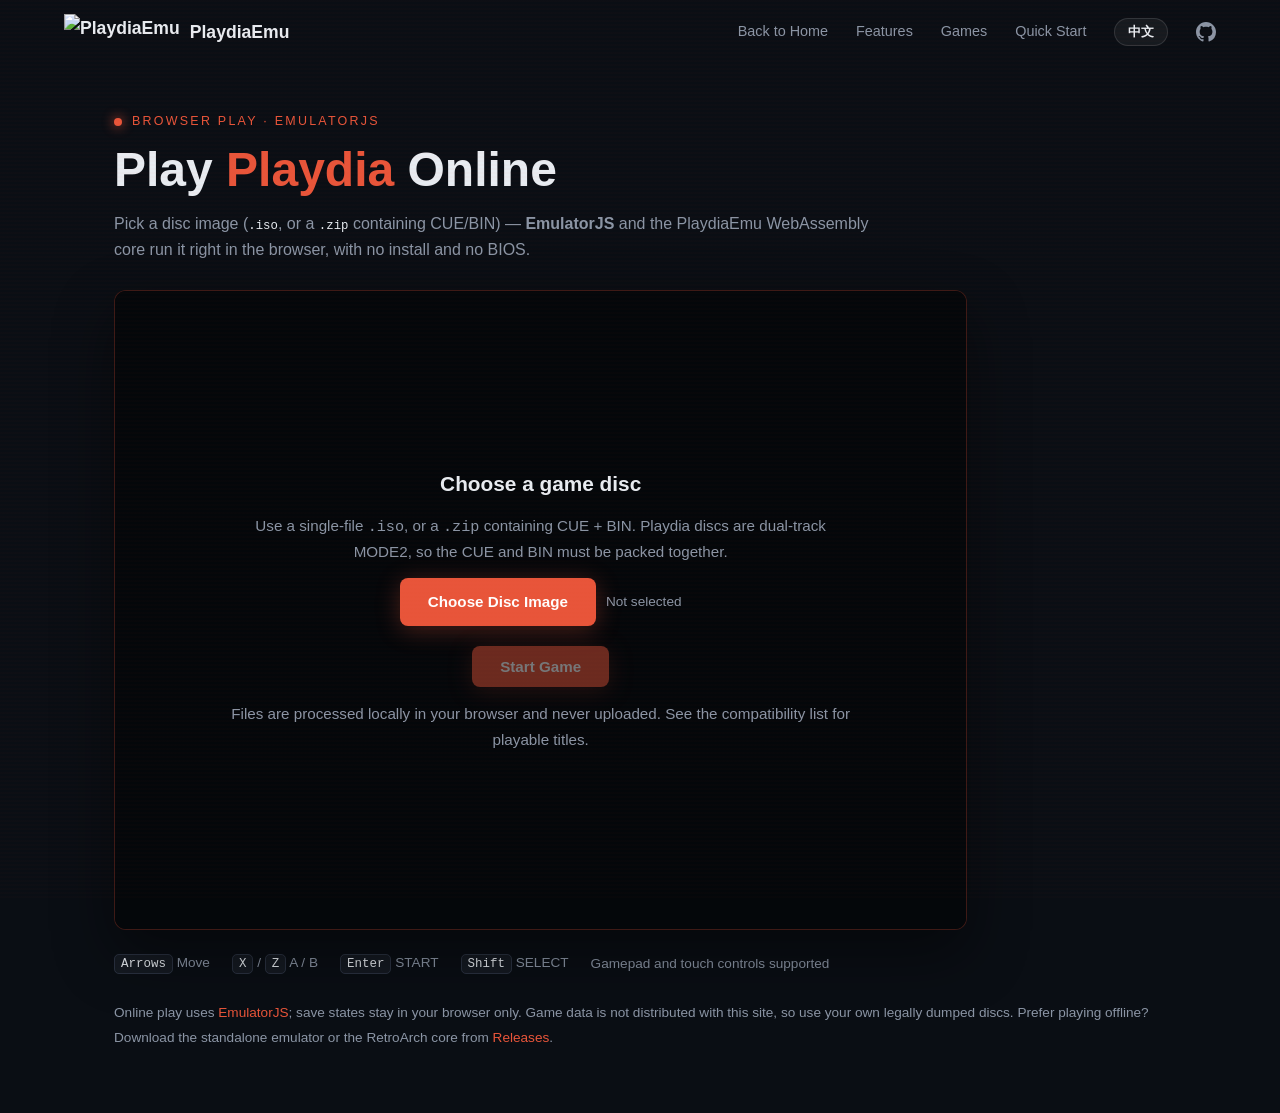
==== site/play.html @ 7c286239 "feat: add EmulatorJS browser core" ====
<!DOCTYPE html>
<html lang="zh-CN">
<head>
  <meta charset="UTF-8">
  <meta name="viewport" content="width=device-width, initial-scale=1.0">
  <meta name="description" content="在浏览器中加载 Bandai Playdia 光盘镜像即可直接运行，无需安装、无需 BIOS。由 EmulatorJS 与 PlaydiaEmu WebAssembly 核心驱动。">
  <meta name="theme-color" content="#0A0E14">
  <title>在线试玩 Playdia — PlaydiaEmu</title>
  <link rel="icon" type="image/png" href="res/logo.png">
  <link rel="stylesheet" href="css/style.css">
  <style>
    .play-main {
      max-width: 1100px;
      margin: 0 auto;
      padding: 112px 24px 64px;
    }
    .play-eyebrow {
      display: flex;
      align-items: center;
      gap: 10px;
      font-size: 0.78rem;
      letter-spacing: 0.18em;
      color: var(--orange);
      text-transform: uppercase;
      margin-bottom: 12px;
    }
    .play-pulse {
      width: 8px;
      height: 8px;
      border-radius: 50%;
      background: var(--orange);
      box-shadow: 0 0 12px var(--orange);
    }
    .play-title {
      font-size: clamp(2rem, 5vw, 3rem);
      line-height: 1.1;
      margin-bottom: 14px;
    }
    .play-title span { color: var(--orange); }
    .play-subtitle {
      color: var(--text-dim);
      max-width: 760px;
      margin-bottom: 28px;
    }
    .play-subtitle code {
      color: var(--text);
      font-size: 0.95em;
    }
    .play-stage {
      position: relative;
      aspect-ratio: 4 / 3;
      min-height: 360px;
      max-height: 640px;
      background: #05070a;
      border: 1px solid rgba(232, 85, 58, 0.25);
      border-radius: 12px;
      overflow: hidden;
      box-shadow: 0 24px 60px rgba(0, 0, 0, 0.45);
    }
    .play-stage.is-drop { border-color: var(--orange); }
    #game, #game canvas {
      width: 100% !important;
      height: 100% !important;
    }
    .play-overlay {
      position: absolute;
      inset: 0;
      display: flex;
      flex-direction: column;
      align-items: center;
      justify-content: center;
      gap: 10px;
      padding: 32px;
      text-align: center;
      background: rgba(5, 7, 10, 0.92);
      z-index: 2;
    }
    .play-overlay[hidden] { display: none; }
    .play-overlay h2 { font-size: 1.3rem; }
    .play-overlay p {
      color: var(--text-dim);
      max-width: 620px;
      font-size: 0.95rem;
    }
    .play-picker {
      gap: 14px;
    }
    .play-file {
      display: flex;
      flex-wrap: wrap;
      align-items: center;
      justify-content: center;
      gap: 10px;
    }
    .play-file-name {
      font-size: 0.85rem;
      color: var(--text-dim);
      max-width: 380px;
      overflow: hidden;
      text-overflow: ellipsis;
      white-space: nowrap;
    }
    .play-pick {
      position: relative;
      cursor: pointer;
    }
    .play-start {
      margin-top: 6px;
    }
    .play-start:disabled {
      opacity: 0.45;
      cursor: not-allowed;
    }
    .play-picker-error {
      color: #ff6b5b;
      font-size: 0.88rem;
    }
    .play-picker-hint {
      font-size: 0.85rem;
      line-height: 1.7;
    }
    .play-controls {
      display: flex;
      flex-wrap: wrap;
      gap: 10px 22px;
      align-items: center;
      margin-top: 22px;
      color: var(--text-dim);
      font-size: 0.85rem;
    }
    .play-controls kbd {
      background: #151a22;
      border: 1px solid #2a3140;
      border-radius: 5px;
      padding: 2px 6px;
      color: var(--text);
      font-size: 0.78rem;
    }
    .play-reset {
      margin-left: auto;
      background: transparent;
      border: 1px solid #2a3140;
      border-radius: 6px;
      color: var(--text);
      padding: 6px 14px;
      cursor: pointer;
    }
    .play-note {
      margin-top: 26px;
      font-size: 0.85rem;
      line-height: 1.8;
      color: var(--text-dim);
    }
    .play-note a { color: var(--orange); }
    @media (max-width: 720px) {
      .play-main { padding-top: 92px; }
      .play-stage { min-height: 280px; }
    }
  </style>
</head>
<body class="play-page">

  <nav id="navbar">
    <div class="nav-inner">
      <a href="index.html" class="nav-logo">
        <img src="res/logo-banner.png" alt="PlaydiaEmu" height="36">
        <span>PlaydiaEmu</span>
      </a>
      <div class="nav-links">
        <a href="index.html" data-i18n="nav-home">返回首页</a>
        <a href="index.html#features" data-i18n="nav-features">核心特性</a>
        <a href="index.html#gallery" data-i18n="nav-games">游戏库</a>
        <a href="index.html#quickstart" data-i18n="nav-quickstart">快速开始</a>
        <button id="lang-toggle" class="lang-toggle" aria-label="Switch language">EN</button>
        <a href="https://github.com/AloysHF/PlaydiaEmu" class="nav-github" target="_blank" rel="noopener">
          <svg width="20" height="20" viewBox="0 0 16 16" fill="currentColor" aria-hidden="true"><path d="M8 0C3.58 0 0 3.58 0 8c0 3.54 2.29 6.53 5.47 7.59.4.07.55-.17.55-.38 0-.19-.01-.82-.01-1.49-2.01.37-2.53-.49-2.69-.94-.09-.23-.48-.94-.82-1.13-.28-.15-.68-.52-.01-.53.63-.01 1.08.58 1.23.82.72 1.21 1.87.87 2.33.66.07-.52.28-.87.51-1.07-1.78-.2-3.64-.89-3.64-3.95 0-.87.31-1.59.82-2.15-.08-.2-.36-1.02.08-2.12 0 0 .67-.21 2.2.82.64-.18 1.32-.27 2-.27.68 0 1.36.09 2 .27 1.53-1.04 2.2-.82 2.2-.82.44 1.1.16 1.92.08 2.12.51.56.82 1.27.82 2.15 0 3.07-1.87 3.75-3.65 3.95.29.25.54.73.54 1.48 0 1.07-.01 1.93-.01 2.2 0 .21.15.46.55.38A8.013 8.013 0 0016 8c0-4.42-3.58-8-8-8z"/></svg>
        </a>
      </div>
      <button class="nav-toggle" aria-label="Toggle menu" type="button">
        <span></span><span></span><span></span>
      </button>
    </div>
  </nav>

  <main class="play-main">
    <p class="play-eyebrow"><span class="play-pulse"></span> <span data-i18n="eyebrow">BROWSER PLAY · EMULATORJS</span></p>
    <h1 class="play-title" data-i18n="title">在线试玩 <span>Playdia</span></h1>
    <p class="play-subtitle" data-i18n="subtitle">选择本机上的光盘镜像（<code>.iso</code> 或包含 CUE/BIN 的 <code>.zip</code>），由 <strong>EmulatorJS</strong> 与 PlaydiaEmu WebAssembly 核心在浏览器中直接运行，无需安装，也不需要 BIOS。</p>

    <div class="play-stage">
      <div id="game"></div>

      <div id="play-status" class="play-overlay" hidden>
        <h2 data-i18n="status-title">正在加载核心…</h2>
        <p data-i18n="status-desc">首次启动需要下载 WebAssembly 核心，请稍候。</p>
      </div>

      <div id="play-picker" class="play-overlay play-picker">
        <h2 data-i18n="picker-title">选择游戏镜像</h2>
        <p data-i18n="picker-desc">支持单文件 <code>.iso</code>，或包含 CUE + BIN 的 <code>.zip</code>。Playdia 光盘为双轨 MODE2，CUE 与 BIN 必须打包在一起。</p>
        <div class="play-file">
          <label class="btn btn-primary play-pick">
            <span data-i18n="pick-game">选择游戏镜像</span>
            <input id="game-file" type="file" accept=".iso,.cue,.bin,.zip,application/zip,application/octet-stream" hidden>
          </label>
          <span id="game-name" class="play-file-name" data-i18n="not-chosen">未选择</span>
        </div>
        <button id="play-start" class="btn btn-primary play-start" type="button" data-i18n="start" disabled>开始游戏</button>
        <p id="play-picker-error" class="play-picker-error" hidden></p>
        <p class="play-picker-hint" data-i18n="picker-hint">文件只在浏览器本地处理，不会被上传。可玩的游戏见 <a href="https://github.com/AloysHF/PlaydiaEmu/blob/master/docs/Game-Compatibility.md">兼容列表</a>。</p>
      </div>

      <div id="play-error" class="play-overlay" hidden>
        <h2 data-i18n="error-title">无法启动在线模拟器</h2>
        <p class="play-error-text" data-i18n="error-text">EmulatorJS 运行时未部署（缺少 <code>data/loader.js</code>）。请在本地通过 Pages 部署流程生成 <code>site/data</code>，或直接使用独立版模拟器。</p>
      </div>
    </div>

    <div class="play-controls">
      <span data-i18n="ctrl-move"><kbd>方向键</kbd> 移动</span>
      <span data-i18n="ctrl-ab"><kbd>X</kbd> / <kbd>Z</kbd> A / B 键</span>
      <span data-i18n="ctrl-start"><kbd>Enter</kbd> START</span>
      <span data-i18n="ctrl-select"><kbd>Shift</kbd> SELECT</span>
      <span data-i18n="ctrl-gamepad">支持手柄与手机触屏</span>
      <button id="play-reset" class="play-reset" type="button" data-i18n="reset" hidden>换一个游戏</button>
    </div>

    <p class="play-note" data-i18n="note">在线试玩使用 <a href="https://emulatorjs.org">EmulatorJS</a>，即时存档只保存在浏览器本地。游戏数据不随本站分发，请使用自己合法持有的光盘转储。想离线游玩？从 <a href="https://github.com/AloysHF/PlaydiaEmu/releases">Releases</a> 下载独立模拟器或 RetroArch 核心。</p>
  </main>

  <script>
    (function () {
      'use strict';

      var translations = {
        zh: {
          'meta-title': '在线试玩 Playdia — PlaydiaEmu',
          'meta-desc': '在浏览器中加载 Bandai Playdia 光盘镜像即可直接运行，无需安装、无需 BIOS。由 EmulatorJS 与 PlaydiaEmu WebAssembly 核心驱动。',
          'nav-home': '返回首页',
          'nav-features': '核心特性',
          'nav-games': '游戏库',
          'nav-quickstart': '快速开始',
          'eyebrow': 'BROWSER PLAY · EMULATORJS',
          'title': '在线试玩 <span>Playdia</span>',
          'subtitle': '选择本机上的光盘镜像（<code>.iso</code> 或包含 CUE/BIN 的 <code>.zip</code>），由 <strong>EmulatorJS</strong> 与 PlaydiaEmu WebAssembly 核心在浏览器中直接运行，无需安装，也不需要 BIOS。',
          'status-title': '正在加载核心…',
          'status-desc': '首次启动需要下载 WebAssembly 核心，请稍候。',
          'picker-title': '选择游戏镜像',
          'picker-desc': '支持单文件 <code>.iso</code>，或包含 CUE + BIN 的 <code>.zip</code>。Playdia 光盘为双轨 MODE2，CUE 与 BIN 必须打包在一起。',
          'pick-game': '选择游戏镜像',
          'not-chosen': '未选择',
          'start': '开始游戏',
          'picker-hint': '文件只在浏览器本地处理，不会被上传。可玩的游戏见 <a href="https://github.com/AloysHF/PlaydiaEmu/blob/master/docs/Game-Compatibility.md">兼容列表</a>。',
          'error-title': '无法启动在线模拟器',
          'error-text': 'EmulatorJS 运行时未部署（缺少 <code>data/loader.js</code>）。请在本地通过 Pages 部署流程生成 <code>site/data</code>，或直接使用独立版模拟器。',
          'ctrl-move': '<kbd>方向键</kbd> 移动',
          'ctrl-ab': '<kbd>X</kbd> / <kbd>Z</kbd> A / B 键',
          'ctrl-start': '<kbd>Enter</kbd> START',
          'ctrl-select': '<kbd>Shift</kbd> SELECT',
          'ctrl-gamepad': '支持手柄与手机触屏',
          'reset': '换一个游戏',
          'note': '在线试玩使用 <a href="https://emulatorjs.org">EmulatorJS</a>，即时存档只保存在浏览器本地。游戏数据不随本站分发，请使用自己合法持有的光盘转储。想离线游玩？从 <a href="https://github.com/AloysHF/PlaydiaEmu/releases">Releases</a> 下载独立模拟器或 RetroArch 核心。',
          'invalid-game': '仅支持 .iso 光盘镜像，或包含 CUE/BIN 的 .zip 文件。'
        },
        en: {
          'meta-title': 'Play Playdia Online — PlaydiaEmu',
          'meta-desc': 'Load a Bandai Playdia disc image in your browser, no install and no BIOS required. Powered by EmulatorJS and the PlaydiaEmu WebAssembly core.',
          'nav-home': 'Back to Home',
          'nav-features': 'Features',
          'nav-games': 'Games',
          'nav-quickstart': 'Quick Start',
          'eyebrow': 'BROWSER PLAY · EMULATORJS',
          'title': 'Play <span>Playdia</span> Online',
          'subtitle': 'Pick a disc image (<code>.iso</code>, or a <code>.zip</code> containing CUE/BIN) — <strong>EmulatorJS</strong> and the PlaydiaEmu WebAssembly core run it right in the browser, with no install and no BIOS.',
          'status-title': 'Loading core…',
          'status-desc': 'The first launch downloads the WebAssembly core.',
          'picker-title': 'Choose a game disc',
          'picker-desc': 'Use a single-file <code>.iso</code>, or a <code>.zip</code> containing CUE + BIN. Playdia discs are dual-track MODE2, so the CUE and BIN must be packed together.',
          'pick-game': 'Choose Disc Image',
          'not-chosen': 'Not selected',
          'start': 'Start Game',
          'picker-hint': 'Files are processed locally in your browser and never uploaded. See the <a href="https://github.com/AloysHF/PlaydiaEmu/blob/master/docs/Game-Compatibility.md">compatibility list</a> for playable titles.',
          'error-title': 'Unable to start the online emulator',
          'error-text': 'The EmulatorJS runtime is not deployed (missing <code>data/loader.js</code>). Generate <code>site/data</code> through the Pages workflow, or use the standalone emulator.',
          'ctrl-move': '<kbd>Arrows</kbd> Move',
          'ctrl-ab': '<kbd>X</kbd> / <kbd>Z</kbd> A / B',
          'ctrl-start': '<kbd>Enter</kbd> START',
          'ctrl-select': '<kbd>Shift</kbd> SELECT',
          'ctrl-gamepad': 'Gamepad and touch controls supported',
          'reset': 'Play another game',
          'note': 'Online play uses <a href="https://emulatorjs.org">EmulatorJS</a>; save states stay in your browser only. Game data is not distributed with this site, so use your own legally dumped discs. Prefer playing offline? Download the standalone emulator or the RetroArch core from <a href="https://github.com/AloysHF/PlaydiaEmu/releases">Releases</a>.',
          'invalid-game': 'Only .iso disc images or .zip archives containing CUE/BIN are supported.'
        }
      };

      var storageKey = 'playdia-site-lang';
      var currentLang;
      try {
        currentLang = localStorage.getItem(storageKey) || (navigator.language.toLowerCase().startsWith('zh') ? 'zh' : 'en');
      } catch (error) {
        currentLang = navigator.language.toLowerCase().startsWith('zh') ? 'zh' : 'en';
      }

      var languageButton = document.getElementById('lang-toggle');
      var description = document.querySelector('meta[name="description"]');

      function applyLang(lang) {
        currentLang = lang;
        document.documentElement.lang = lang === 'zh' ? 'zh-CN' : 'en';
        var t = translations[lang];

        document.querySelectorAll('[data-i18n]').forEach(function (el) {
          var key = el.getAttribute('data-i18n');
          if (t[key] !== undefined) el.innerHTML = t[key];
        });

        document.title = t['meta-title'];
        if (description) description.setAttribute('content', t['meta-desc']);
        languageButton.textContent = lang === 'zh' ? 'EN' : '中文';
        languageButton.setAttribute('aria-label', lang === 'zh' ? 'Switch to English' : '切换到中文');
        if (!gameFile) gameName.textContent = t['not-chosen'];

        try {
          localStorage.setItem(storageKey, lang);
        } catch (error) {
          // Language persistence is optional in restricted browsing contexts.
        }
      }

      var RUNTIME_PATH = 'data/';
      var GAME_EXTENSIONS = /\.(iso|cue|bin|zip)$/i;
      var stage = document.querySelector('.play-stage');
      var status = document.getElementById('play-status');
      var picker = document.getElementById('play-picker');
      var pickerError = document.getElementById('play-picker-error');
      var error = document.getElementById('play-error');
      var gameInput = document.getElementById('game-file');
      var gameName = document.getElementById('game-name');
      var startButton = document.getElementById('play-start');
      var resetButton = document.getElementById('play-reset');
      var gameFile = null;
      var booted = false;

      function show(element) { element.hidden = false; }
      function hide(element) { element.hidden = true; }

      function updateStart() {
        startButton.disabled = !gameFile;
      }

      function fail(messageKey) {
        pickerError.textContent = translations[currentLang][messageKey];
        show(pickerError);
      }

      function boot() {
        if (booted || !gameFile) return;
        booted = true;
        hide(picker);
        hide(error);
        hide(pickerError);
        show(status);

        window.EJS_player = '#game';
        window.EJS_core = 'playdiaemu';
        // Blob URLs have no file name, so EJS_gameName must keep the extension:
        // EmulatorJS writes the content under this name in the wasm filesystem
        // and the core opens it by path (need_fullpath).
        window.EJS_gameUrl = URL.createObjectURL(gameFile);
        window.EJS_gameName = gameFile.name;
        window.EJS_pathtodata = RUNTIME_PATH;
        window.EJS_startOnLoaded = false;
        window.EJS_backgroundColor = '#0A0E14';
        // Only zh-CN is deployed next to the runtime; other languages use the
        // built-in English UI.
        if (currentLang === 'zh') window.EJS_language = 'zh-CN';

        var runtime = document.createElement('script');
        runtime.src = RUNTIME_PATH + 'loader.js';
        runtime.onload = function () {
          hide(status);
          show(resetButton);
        };
        runtime.onerror = function () {
          booted = false;
          hide(status);
          show(error);
        };
        document.body.appendChild(runtime);
      }

      gameInput.addEventListener('change', function () {
        var file = gameInput.files && gameInput.files[0];
        if (!file) return;
        if (!GAME_EXTENSIONS.test(file.name)) {
          gameFile = null;
          gameName.textContent = translations[currentLang]['not-chosen'];
          fail('invalid-game');
        } else {
          gameFile = file;
          gameName.textContent = file.name;
          hide(pickerError);
        }
        updateStart();
      });

      startButton.addEventListener('click', boot);

      var dragDepth = 0;

      document.addEventListener('dragenter', function (event) {
        event.preventDefault();
        if (booted) return;
        dragDepth += 1;
        stage.classList.add('is-drop');
      });

      document.addEventListener('dragover', function (event) {
        event.preventDefault();
      });

      document.addEventListener('dragleave', function (event) {
        event.preventDefault();
        if (booted) return;
        dragDepth = Math.max(0, dragDepth - 1);
        if (dragDepth === 0) stage.classList.remove('is-drop');
      });

      document.addEventListener('drop', function (event) {
        event.preventDefault();
        dragDepth = 0;
        stage.classList.remove('is-drop');
        if (booted) return;
        var file = event.dataTransfer && event.dataTransfer.files && event.dataTransfer.files[0];
        if (!file) return;
        if (GAME_EXTENSIONS.test(file.name)) {
          gameFile = file;
          gameName.textContent = file.name;
          hide(pickerError);
        } else {
          fail('invalid-game');
        }
        updateStart();
      });

      resetButton.addEventListener('click', function () {
        window.location.reload();
      });

      languageButton.addEventListener('click', function () {
        applyLang(currentLang === 'zh' ? 'en' : 'zh');
      });

      var navToggle = document.querySelector('.nav-toggle');
      var navLinks = document.querySelector('.nav-links');
      if (navToggle && navLinks) {
        navToggle.addEventListener('click', function () {
          navLinks.classList.toggle('open');
        });
      }

      applyLang(currentLang);
    })();
  </script>
</body>
</html>
---- site/css/style.css ----
/* ============================================================
   PlaydiaEmu — Landing Page Styles
   Palette inspired by Bandai Playdia / CD-era interactive TV:
     Orange      #E8553A / #C9442C
     Teal        #4FD1C5 / #2BB5AA
     Violet      #A78BFA
     Dark        #0A0E14 / #111820 / #1A2030 / #252D3D
   ============================================================ */

/* ---- Reset & Base ---- */
*, *::before, *::after { margin: 0; padding: 0; box-sizing: border-box; }

:root {
  --orange: #E8553A;
  --orange-dark: #C9442C;
  --teal: #4FD1C5;
  --teal-dark: #2BB5AA;
  --violet: #A78BFA;
  --violet-dark: #7C6FE0;
  --dark: #0A0E14;
  --dark-2: #111820;
  --dark-3: #1A2030;
  --dark-4: #252D3D;
  --text: #E8ECF1;
  --text-dim: #8B95A5;
  --radius: 12px;
  --font-mono: 'SF Mono', 'Fira Code', 'Cascadia Code', 'JetBrains Mono', Consolas, monospace;
  --font-sans: -apple-system, BlinkMacSystemFont, 'Segoe UI', Roboto, 'Noto Sans SC', sans-serif;
}

html { scroll-behavior: smooth; }

body {
  font-family: var(--font-sans);
  background: var(--dark);
  color: var(--text);
  line-height: 1.6;
  overflow-x: hidden;
}

a { color: inherit; text-decoration: none; }
img { max-width: 100%; display: block; }

.container {
  max-width: 1200px;
  margin: 0 auto;
  padding: 0 24px;
}

/* ---- Soft disc-scan overlay ---- */
body::after {
  content: '';
  position: fixed;
  inset: 0;
  pointer-events: none;
  z-index: 9999;
  background: repeating-linear-gradient(
    0deg,
    transparent,
    transparent 2px,
    rgba(232, 85, 58, 0.02) 2px,
    rgba(232, 85, 58, 0.02) 4px
  );
}

/* ============================================================
   NAV
   ============================================================ */
#navbar {
  position: fixed;
  top: 0;
  left: 0;
  right: 0;
  z-index: 1000;
  transition: background 0.3s, backdrop-filter 0.3s, box-shadow 0.3s;
}

#navbar.scrolled {
  background: rgba(10, 14, 20, 0.9);
  backdrop-filter: blur(16px);
  -webkit-backdrop-filter: blur(16px);
  box-shadow: 0 1px 0 rgba(232, 85, 58, 0.25);
}

.nav-inner {
  max-width: 1200px;
  margin: 0 auto;
  padding: 0 24px;
  height: 64px;
  display: flex;
  align-items: center;
  justify-content: space-between;
}

.nav-logo {
  display: flex;
  align-items: center;
  gap: 10px;
  font-weight: 700;
  font-size: 1.1rem;
}

.nav-logo img { height: 36px; width: auto; }

.nav-links {
  display: flex;
  align-items: center;
  gap: 28px;
}

.nav-links a {
  font-size: 0.9rem;
  color: var(--text-dim);
  transition: color 0.2s;
  font-weight: 500;
}

.nav-links a:hover { color: var(--orange); }

.nav-github {
  display: flex;
  align-items: center;
}

.lang-toggle {
  background: rgba(255, 255, 255, 0.05);
  border: 1px solid rgba(255, 255, 255, 0.12);
  color: var(--text);
  border-radius: 999px;
  padding: 0.3rem 0.8rem;
  cursor: pointer;
  font-size: 0.8rem;
  font-weight: 600;
  transition: border-color 0.2s, color 0.2s;
}

.lang-toggle:hover {
  border-color: var(--teal);
  color: var(--teal);
}

.nav-toggle {
  display: none;
  flex-direction: column;
  gap: 5px;
  background: none;
  border: none;
  cursor: pointer;
  padding: 4px;
}

.nav-toggle span {
  display: block;
  width: 24px;
  height: 2px;
  background: var(--text);
  transition: 0.3s;
}

/* ============================================================
   HERO
   ============================================================ */
#hero {
  position: relative;
  min-height: 100vh;
  display: flex;
  flex-direction: column;
  align-items: center;
  justify-content: center;
  text-align: center;
  overflow: hidden;
  padding: 96px 24px 80px;
}

.hero-bg {
  position: absolute;
  inset: 0;
  z-index: 0;
}

#disc-canvas {
  width: 100%;
  height: 100%;
  opacity: 0.14;
}

.hero-content {
  position: relative;
  z-index: 1;
  max-width: 920px;
}

.hero-title {
  font-size: clamp(2.5rem, 6vw, 5rem);
  font-weight: 800;
  line-height: 1.1;
  margin-bottom: 16px;
  letter-spacing: -0.02em;
}

.hero-title-line { display: block; }

.hero-title-line.accent {
  background: linear-gradient(135deg, var(--orange), var(--teal));
  -webkit-background-clip: text;
  -webkit-text-fill-color: transparent;
  background-clip: text;
}

.hero-subtitle {
  font-size: clamp(1rem, 2.5vw, 1.5rem);
  color: var(--text-dim);
  margin-bottom: 12px;
  font-weight: 400;
}

.hero-desc {
  font-size: 1rem;
  color: var(--text-dim);
  max-width: 640px;
  margin: 0 auto 28px;
  opacity: 0.85;
}

.hero-badges {
  display: flex;
  gap: 8px;
  justify-content: center;
  flex-wrap: wrap;
  margin-bottom: 32px;
}

.hero-badges img { height: 28px; }

.hero-actions {
  display: flex;
  gap: 16px;
  justify-content: center;
  flex-wrap: wrap;
  margin-bottom: 48px;
}

.btn {
  display: inline-flex;
  align-items: center;
  gap: 8px;
  padding: 12px 28px;
  border-radius: 8px;
  font-weight: 600;
  font-size: 0.95rem;
  transition: all 0.25s;
  border: none;
  cursor: pointer;
}

.btn-primary {
  background: var(--orange);
  color: #fff;
  box-shadow: 0 4px 24px rgba(232, 85, 58, 0.3);
}

.btn-primary:hover {
  background: var(--orange-dark);
  transform: translateY(-2px);
  box-shadow: 0 8px 32px rgba(232, 85, 58, 0.4);
}

.btn-secondary {
  background: var(--dark-4);
  color: var(--text);
  border: 1px solid rgba(255, 255, 255, 0.1);
}

.btn-secondary:hover {
  background: #3a3a3a;
  transform: translateY(-2px);
}

.hero-shot-wrap {
  display: flex;
  flex-direction: column;
  align-items: center;
  gap: 12px;
}

.hero-shot-frame {
  position: relative;
  width: min(420px, 88vw);
  aspect-ratio: 4 / 3;
  background: #000;
  border: 1px solid rgba(255, 255, 255, 0.1);
  border-radius: 14px;
  overflow: hidden;
  box-shadow:
    0 0 0 6px rgba(232, 85, 58, 0.08),
    0 24px 64px rgba(0, 0, 0, 0.55);
}

.hero-shot-frame img {
  width: 100%;
  height: 100%;
  object-fit: contain;
  image-rendering: pixelated;
  background: #000;
}

.hero-shot-scan {
  position: absolute;
  inset: 0;
  z-index: 1;
  pointer-events: none;
  background: repeating-linear-gradient(
    0deg,
    transparent,
    transparent 2px,
    rgba(0, 0, 0, 0.12) 2px,
    rgba(0, 0, 0, 0.12) 4px
  );
}

.hero-shot-tag {
  position: absolute;
  left: 12px;
  bottom: 10px;
  z-index: 2;
  font-size: 0.7rem;
  letter-spacing: 0.08em;
  color: var(--teal);
  background: rgba(10, 14, 20, 0.75);
  border: 1px solid rgba(79, 209, 197, 0.35);
  border-radius: 999px;
  padding: 2px 10px;
  font-family: var(--font-mono);
}

.hero-shot-note {
  color: var(--text-dim);
  font-size: 0.85rem;
}

.hero-scroll {
  position: absolute;
  bottom: 28px;
  left: 50%;
  transform: translateX(-50%);
  display: flex;
  flex-direction: column;
  align-items: center;
  gap: 8px;
  color: var(--text-dim);
  font-size: 0.8rem;
  animation: fadeInUp 1s 1.5s both;
}

.scroll-arrow {
  width: 20px;
  height: 20px;
  border-right: 2px solid var(--text-dim);
  border-bottom: 2px solid var(--text-dim);
  transform: rotate(45deg);
  animation: scrollBounce 2s infinite;
}

@keyframes scrollBounce {
  0%, 100% { transform: rotate(45deg) translateY(0); opacity: 1; }
  50% { transform: rotate(45deg) translateY(6px); opacity: 0.5; }
}

/* ============================================================
   SECTIONS
   ============================================================ */
.section { padding: 100px 0; }

.section-dark { background: var(--dark-2); }

.section-title {
  font-size: clamp(1.8rem, 4vw, 2.8rem);
  font-weight: 800;
  text-align: center;
  margin-bottom: 12px;
  letter-spacing: -0.01em;
}

.section-subtitle {
  text-align: center;
  color: var(--text-dim);
  font-size: 1.05rem;
  margin-bottom: 56px;
  max-width: 640px;
  margin-left: auto;
  margin-right: auto;
}

/* ============================================================
   ABOUT
   ============================================================ */
.about-grid {
  display: grid;
  grid-template-columns: 1fr 1fr;
  gap: 60px;
  align-items: center;
}

.about-text h2 {
  font-size: 2rem;
  margin-bottom: 20px;
}

.about-text p {
  color: var(--text-dim);
  margin-bottom: 16px;
  font-size: 1.05rem;
}

.about-text strong { color: var(--orange); }

.diagram-flow {
  display: flex;
  align-items: center;
  justify-content: center;
  gap: 16px;
  flex-wrap: wrap;
}

.diagram-node {
  display: flex;
  flex-direction: column;
  align-items: center;
  gap: 8px;
  padding: 20px 16px;
  background: var(--dark-3);
  border: 1px solid rgba(255, 255, 255, 0.06);
  border-radius: var(--radius);
  min-width: 120px;
  transition: 0.3s;
}

.diagram-node:hover {
  border-color: var(--violet);
  transform: translateY(-4px);
}

.diagram-node.highlight {
  border-color: var(--orange);
  box-shadow: 0 0 30px rgba(232, 85, 58, 0.12);
}

.diagram-icon {
  width: 48px;
  height: 48px;
  border-radius: 50%;
}

.disc-icon {
  background:
    radial-gradient(circle at center, var(--dark-3) 0 22%, transparent 23%),
    linear-gradient(135deg, var(--orange), var(--orange-dark));
  box-shadow: 0 4px 16px rgba(232, 85, 58, 0.3);
}

.stream-icon {
  background: linear-gradient(135deg, var(--violet), var(--violet-dark));
  box-shadow: 0 4px 16px rgba(167, 139, 250, 0.3);
}

.emu-icon {
  background: linear-gradient(135deg, var(--teal), var(--teal-dark));
  box-shadow: 0 4px 16px rgba(79, 209, 197, 0.3);
}

.diagram-node span { font-weight: 600; font-size: 0.9rem; }
.diagram-node small { color: var(--text-dim); font-size: 0.75rem; text-align: center; }

.diagram-arrow {
  font-size: 1.5rem;
  color: var(--text-dim);
  opacity: 0.5;
}

/* ============================================================
   STATS
   ============================================================ */
.stats-grid {
  display: grid;
  grid-template-columns: repeat(4, 1fr);
  gap: 32px;
}

.stat-item {
  text-align: center;
  padding: 40px 16px;
  background: var(--dark-3);
  border: 1px solid rgba(255, 255, 255, 0.05);
  border-radius: var(--radius);
  transition: 0.3s;
}

.stat-item:hover {
  border-color: var(--orange);
  transform: translateY(-4px);
  box-shadow: 0 8px 32px rgba(232, 85, 58, 0.15);
}

.stat-number {
  font-size: 3rem;
  font-weight: 800;
  background: linear-gradient(135deg, var(--orange), var(--teal));
  -webkit-background-clip: text;
  -webkit-text-fill-color: transparent;
  background-clip: text;
  line-height: 1;
  margin-bottom: 8px;
  font-variant-numeric: tabular-nums;
}

.stat-label {
  font-weight: 600;
  font-size: 1rem;
  margin-bottom: 4px;
}

.stat-sub {
  color: var(--text-dim);
  font-size: 0.8rem;
}

/* ============================================================
   FEATURES
   ============================================================ */
.features-grid {
  display: grid;
  grid-template-columns: repeat(3, 1fr);
  gap: 24px;
}

.feature-card {
  padding: 32px 28px;
  background: var(--dark-2);
  border: 1px solid rgba(255, 255, 255, 0.05);
  border-radius: var(--radius);
  transition: all 0.3s;
  position: relative;
  overflow: hidden;
}

.feature-card::before {
  content: '';
  position: absolute;
  top: 0;
  left: 0;
  right: 0;
  height: 3px;
  background: linear-gradient(90deg, var(--orange), var(--teal));
  opacity: 0;
  transition: opacity 0.3s;
}

.feature-card:hover {
  border-color: rgba(255, 255, 255, 0.1);
  transform: translateY(-4px);
  box-shadow: 0 12px 40px rgba(0, 0, 0, 0.3);
}

.feature-card:hover::before { opacity: 1; }

.feature-icon {
  width: 48px;
  height: 48px;
  border-radius: 12px;
  background: rgba(232, 85, 58, 0.12);
  display: flex;
  align-items: center;
  justify-content: center;
  margin-bottom: 20px;
  color: var(--orange);
}

.feature-icon svg { width: 24px; height: 24px; }

.feature-card h3 {
  font-size: 1.15rem;
  margin-bottom: 10px;
  font-weight: 700;
}

.feature-card p {
  color: var(--text-dim);
  font-size: 0.9rem;
  line-height: 1.7;
}

/* ============================================================
   GALLERY
   ============================================================ */
.gallery-filters {
  display: flex;
  gap: 8px;
  justify-content: center;
  flex-wrap: wrap;
  margin-bottom: 40px;
}

.filter-btn {
  padding: 8px 20px;
  border-radius: 100px;
  border: 1px solid rgba(255, 255, 255, 0.1);
  background: transparent;
  color: var(--text-dim);
  font-size: 0.85rem;
  font-weight: 500;
  cursor: pointer;
  transition: all 0.25s;
  font-family: var(--font-sans);
}

.filter-btn:hover {
  border-color: var(--orange);
  color: var(--orange);
}

.filter-btn.active {
  background: var(--orange);
  color: #fff;
  border-color: var(--orange);
}

.gallery-pages {
  position: relative;
  overflow: hidden;
  border-radius: var(--radius);
}

.gallery-page {
  display: none;
  grid-template-columns: repeat(3, 1fr);
  gap: 20px;
}

.gallery-page.active { display: grid; }

.gallery-item {
  position: relative;
  border-radius: var(--radius);
  overflow: hidden;
  background: var(--dark-3);
  border: 1px solid rgba(255, 255, 255, 0.06);
  aspect-ratio: 4 / 3;
  transition: transform 0.25s, border-color 0.25s, box-shadow 0.25s;
}

.gallery-item:hover {
  transform: translateY(-4px);
  border-color: rgba(232, 85, 58, 0.45);
  box-shadow: 0 12px 32px rgba(0, 0, 0, 0.35);
}

.gallery-item img {
  width: 100%;
  height: 100%;
  object-fit: contain;
  image-rendering: pixelated;
  background: #000;
}

.gallery-item figcaption {
  position: absolute;
  left: 0;
  right: 0;
  bottom: 0;
  padding: 28px 12px 10px;
  background: linear-gradient(transparent, rgba(0, 0, 0, 0.88));
  font-size: 0.78rem;
  line-height: 1.35;
  color: var(--text);
  text-align: left;
}

.gallery-nav {
  display: flex;
  align-items: center;
  justify-content: center;
  gap: 16px;
  margin-top: 28px;
}

.gallery-nav button {
  width: 40px;
  height: 40px;
  border-radius: 50%;
  border: 1px solid rgba(255, 255, 255, 0.12);
  background: var(--dark-3);
  color: var(--text);
  font-size: 1.2rem;
  cursor: pointer;
  transition: 0.2s;
}

.gallery-nav button:hover:not(:disabled) {
  border-color: var(--orange);
  color: var(--orange);
}

.gallery-nav button:disabled {
  opacity: 0.35;
  cursor: not-allowed;
}

.gallery-dots {
  display: flex;
  gap: 8px;
}

.gallery-dots span {
  width: 8px;
  height: 8px;
  border-radius: 50%;
  background: rgba(255, 255, 255, 0.2);
  cursor: pointer;
  transition: 0.2s;
}

.gallery-dots span.active {
  background: var(--orange);
  transform: scale(1.25);
}

.gallery-more {
  text-align: center;
  margin-top: 32px;
}

.gallery-more a {
  color: var(--teal);
  font-weight: 600;
}

.gallery-more a:hover { text-decoration: underline; }

/* ============================================================
   ARCHITECTURE
   ============================================================ */
.arch-diagram {
  max-width: 920px;
  margin: 0 auto;
  display: flex;
  flex-direction: column;
  align-items: stretch;
  gap: 0;
}

.arch-layer {
  background: var(--dark-2);
  border: 1px solid rgba(255, 255, 255, 0.07);
  border-radius: var(--radius);
  padding: 28px;
  position: relative;
}

.arch-frontend { border-color: rgba(232, 85, 58, 0.35); }
.arch-core { border-color: rgba(79, 209, 197, 0.35); background: rgba(79, 209, 197, 0.04); }

.arch-label {
  position: absolute;
  top: -12px;
  left: 24px;
  background: var(--dark);
  color: var(--text-dim);
  font-size: 0.75rem;
  font-weight: 700;
  letter-spacing: 0.12em;
  text-transform: uppercase;
  padding: 2px 12px;
  border-radius: 999px;
  border: 1px solid rgba(255, 255, 255, 0.1);
}

.arch-boxes {
  display: flex;
  flex-wrap: wrap;
  gap: 16px;
  justify-content: center;
}

.arch-box {
  background: var(--dark-3);
  border: 1px solid rgba(255, 255, 255, 0.08);
  border-radius: 10px;
  padding: 18px 20px;
  min-width: 180px;
  text-align: center;
}

.arch-box strong {
  display: block;
  font-family: var(--font-mono);
  font-size: 0.95rem;
  margin-bottom: 6px;
  color: var(--text);
}

.arch-box small {
  color: var(--text-dim);
  font-size: 0.8rem;
  line-height: 1.5;
}

.arch-box.core-box {
  width: 100%;
  border-color: rgba(79, 209, 197, 0.4);
}

.arch-box.small-box {
  min-width: 100px;
  padding: 12px 16px;
  font-size: 0.85rem;
  font-weight: 600;
  color: var(--text-dim);
}

.core-modules {
  display: flex;
  flex-wrap: wrap;
  gap: 8px;
  justify-content: center;
  margin-top: 14px;
}

.core-modules span {
  font-size: 0.75rem;
  font-family: var(--font-mono);
  padding: 4px 10px;
  border-radius: 999px;
  background: rgba(79, 209, 197, 0.1);
  border: 1px solid rgba(79, 209, 197, 0.28);
  color: var(--teal);
}

.arch-connector {
  height: 40px;
  display: flex;
  justify-content: center;
}

.arch-connector svg {
  width: 100px;
  height: 40px;
}

/* ============================================================
   QUICK START
   ============================================================ */
.quickstart-grid {
  display: grid;
  grid-template-columns: repeat(3, 1fr);
  gap: 24px;
}

.quickstart-card {
  background: var(--dark-3);
  border: 1px solid rgba(255, 255, 255, 0.06);
  border-radius: var(--radius);
  padding: 28px 24px;
  transition: 0.3s;
}

.quickstart-card:hover {
  border-color: rgba(232, 85, 58, 0.4);
  transform: translateY(-4px);
}

.qs-header {
  display: flex;
  align-items: center;
  gap: 10px;
  margin-bottom: 22px;
}

.qs-header h3 { font-size: 1.15rem; }

.qs-icon { font-size: 1.4rem; }

.qs-steps {
  display: flex;
  flex-direction: column;
  gap: 18px;
}

.qs-step {
  display: flex;
  gap: 12px;
  align-items: flex-start;
}

.qs-num {
  flex-shrink: 0;
  width: 26px;
  height: 26px;
  border-radius: 50%;
  background: rgba(232, 85, 58, 0.18);
  color: var(--orange);
  font-size: 0.8rem;
  font-weight: 700;
  display: flex;
  align-items: center;
  justify-content: center;
  margin-top: 2px;
}

.qs-step p {
  font-size: 0.9rem;
  font-weight: 600;
  margin-bottom: 6px;
}

.qs-step code {
  display: block;
  font-family: var(--font-mono);
  font-size: 0.75rem;
  line-height: 1.5;
  color: var(--teal);
  background: rgba(0, 0, 0, 0.35);
  border: 1px solid rgba(255, 255, 255, 0.06);
  border-radius: 8px;
  padding: 8px 10px;
  word-break: break-all;
  text-align: left;
}

/* ============================================================
   FOOTER
   ============================================================ */
#footer {
  background: var(--dark);
  border-top: 1px solid rgba(255, 255, 255, 0.06);
  padding: 64px 0 0;
}

.footer-grid {
  display: grid;
  grid-template-columns: 1.4fr 1fr 1fr 1fr;
  gap: 40px;
  padding-bottom: 40px;
}

.footer-brand img { margin-bottom: 10px; height: 36px; width: auto; }

.footer-name {
  display: block;
  font-weight: 800;
  font-size: 1.15rem;
  margin-bottom: 8px;
}

.footer-brand p {
  color: var(--text-dim);
  font-size: 0.9rem;
  max-width: 260px;
}

.footer-links {
  display: flex;
  flex-direction: column;
  gap: 10px;
}

.footer-links h4 {
  font-size: 0.8rem;
  letter-spacing: 0.1em;
  text-transform: uppercase;
  color: var(--text-dim);
  margin-bottom: 6px;
}

.footer-links a {
  color: var(--text);
  font-size: 0.9rem;
  opacity: 0.85;
  transition: color 0.2s, opacity 0.2s;
}

.footer-links a:hover {
  color: var(--orange);
  opacity: 1;
}

.footer-bottom {
  border-top: 1px solid rgba(255, 255, 255, 0.06);
  padding: 20px 0;
  text-align: center;
  color: var(--text-dim);
  font-size: 0.85rem;
}

/* ============================================================
   REVEAL / ANIMATIONS
   ============================================================ */
.fade-in-up {
  opacity: 0;
  transform: translateY(28px);
  transition: opacity 0.7s ease, transform 0.7s ease;
}

.fade-in-up.visible {
  opacity: 1;
  transform: translateY(0);
}

@keyframes fadeInUp {
  from { opacity: 0; transform: translateY(24px); }
  to { opacity: 1; transform: translateY(0); }
}

/* ============================================================
   RESPONSIVE
   ============================================================ */
@media (max-width: 960px) {
  .about-grid,
  .features-grid,
  .quickstart-grid,
  .footer-grid {
    grid-template-columns: 1fr 1fr;
  }

  .stats-grid { grid-template-columns: 1fr 1fr; }
  .gallery-page { grid-template-columns: 1fr 1fr; }
}

@media (max-width: 720px) {
  .nav-toggle { display: flex; }

  .nav-links {
    display: none;
    position: absolute;
    top: 64px;
    left: 0;
    right: 0;
    flex-direction: column;
    align-items: stretch;
    gap: 0;
    background: rgba(10, 14, 20, 0.97);
    border-bottom: 1px solid rgba(232, 85, 58, 0.25);
    padding: 8px 0 16px;
  }

  .nav-links.open { display: flex; }

  .nav-links a,
  .nav-links .lang-toggle {
    padding: 12px 24px;
    border-radius: 0;
    border: none;
    text-align: left;
    background: transparent;
  }

  .nav-github { justify-content: flex-start; padding: 12px 24px; }

  .section { padding: 72px 0; }

  .about-grid,
  .features-grid,
  .quickstart-grid,
  .footer-grid,
  .stats-grid,
  .gallery-page {
    grid-template-columns: 1fr;
  }

  .diagram-arrow { transform: rotate(90deg); }

  .hero-scroll { display: none; }
}
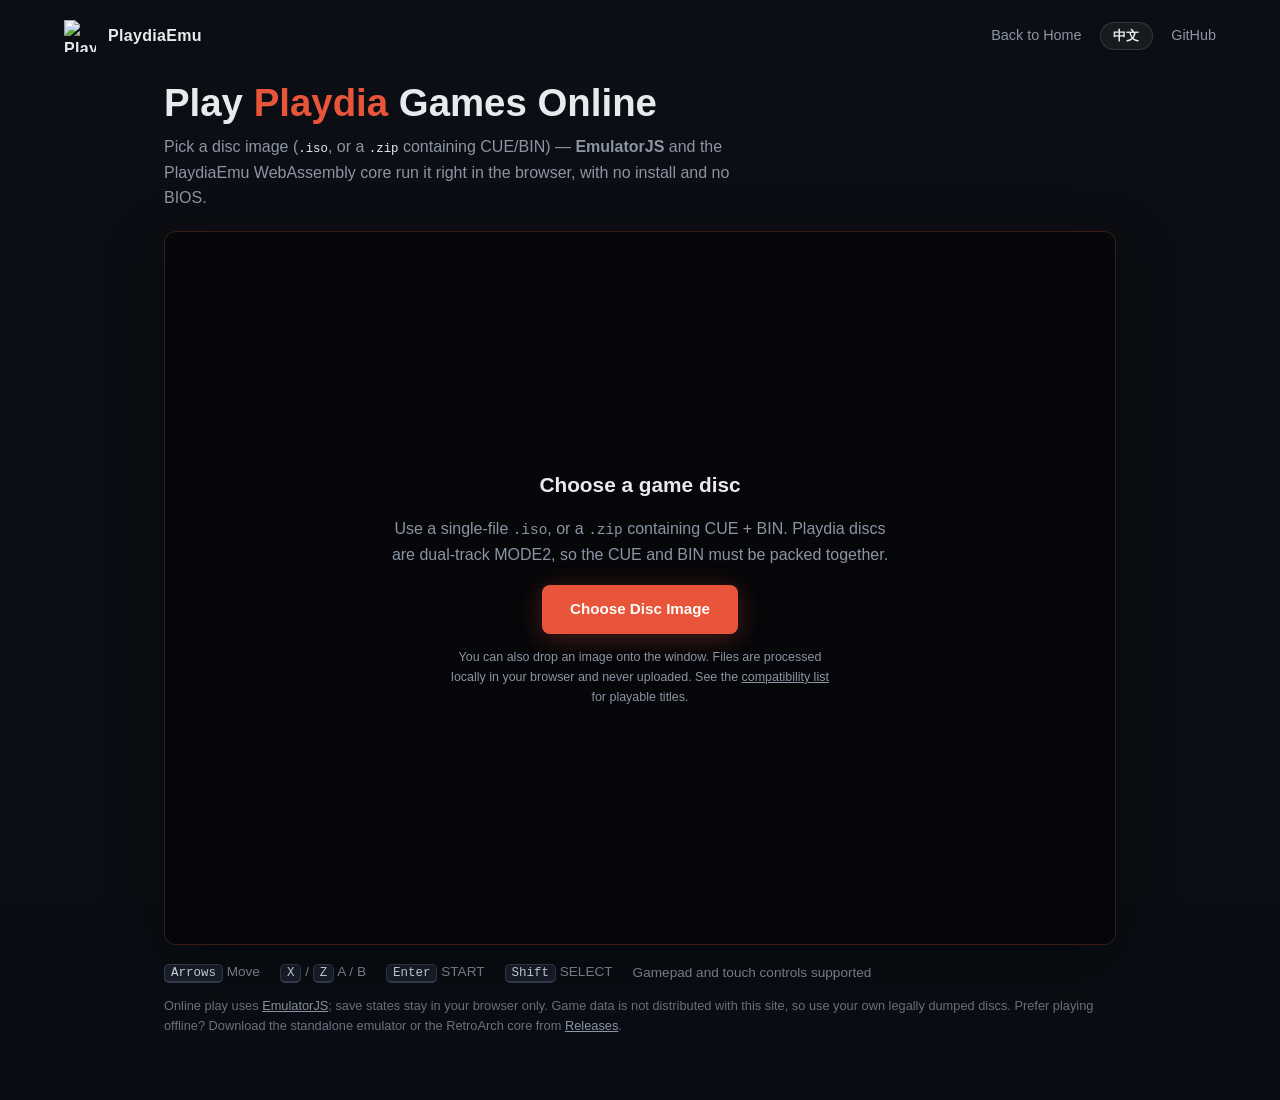
==== commit 4d9d0aa9: "style: simplify the online play page" ====
--- a/site/play.html
+++ b/site/play.html
@@ -9,183 +9,162 @@
   <link rel="icon" type="image/png" href="res/logo.png">
   <link rel="stylesheet" href="css/style.css">
   <style>
-    .play-main {
-      max-width: 1100px;
-      margin: 0 auto;
-      padding: 112px 24px 64px;
-    }
-    .play-eyebrow {
+    .play-page { min-height: 100vh; background: var(--dark); }
+
+    .play-header {
       display: flex;
       align-items: center;
-      gap: 10px;
-      font-size: 0.78rem;
-      letter-spacing: 0.18em;
-      color: var(--orange);
-      text-transform: uppercase;
-      margin-bottom: 12px;
-    }
-    .play-pulse {
-      width: 8px;
-      height: 8px;
-      border-radius: 50%;
-      background: var(--orange);
-      box-shadow: 0 0 12px var(--orange);
-    }
-    .play-title {
-      font-size: clamp(2rem, 5vw, 3rem);
-      line-height: 1.1;
-      margin-bottom: 14px;
-    }
+      justify-content: space-between;
+      gap: 16px;
+      max-width: 1200px;
+      margin: 0 auto;
+      padding: 20px 24px;
+    }
+
+    .play-brand {
+      display: flex;
+      align-items: center;
+      gap: 12px;
+      font-weight: 700;
+      letter-spacing: 0.02em;
+    }
+
+    .play-brand img { width: 32px; height: 32px; }
+
+    .play-header-links {
+      display: flex;
+      flex-wrap: wrap;
+      align-items: center;
+      justify-content: flex-end;
+      gap: 18px;
+    }
+    .play-header-links a { color: var(--text-dim); font-size: 0.9rem; }
+    .play-header-links a:hover { color: var(--teal); }
+
+    .play-main {
+      max-width: 1000px;
+      margin: 0 auto;
+      padding: 8px 24px 64px;
+    }
+
+    .play-title { font-size: clamp(1.6rem, 4vw, 2.4rem); line-height: 1.2; }
     .play-title span { color: var(--orange); }
-    .play-subtitle {
-      color: var(--text-dim);
-      max-width: 760px;
-      margin-bottom: 28px;
-    }
-    .play-subtitle code {
-      color: var(--text);
-      font-size: 0.95em;
-    }
+
+    .play-subtitle { color: var(--text-dim); margin: 8px 0 20px; max-width: 68ch; }
+    .play-subtitle code { color: var(--text); font-size: 0.95em; }
+
     .play-stage {
       position: relative;
+      width: 100%;
       aspect-ratio: 4 / 3;
-      min-height: 360px;
-      max-height: 640px;
       background: #05070a;
       border: 1px solid rgba(232, 85, 58, 0.25);
-      border-radius: 12px;
+      border-radius: var(--radius);
       overflow: hidden;
-      box-shadow: 0 24px 60px rgba(0, 0, 0, 0.45);
-    }
-    .play-stage.is-drop { border-color: var(--orange); }
-    #game, #game canvas {
-      width: 100% !important;
-      height: 100% !important;
-    }
+      box-shadow: 0 20px 60px rgba(0, 0, 0, 0.45);
+    }
+
+    .play-stage > #game { position: absolute; inset: 0; }
+    #game, #game canvas { width: 100% !important; height: 100% !important; }
+
     .play-overlay {
       position: absolute;
       inset: 0;
+      z-index: 5;
       display: flex;
       flex-direction: column;
       align-items: center;
       justify-content: center;
-      gap: 10px;
-      padding: 32px;
+      gap: 14px;
+      padding: 24px;
       text-align: center;
-      background: rgba(5, 7, 10, 0.92);
-      z-index: 2;
-    }
+      background: rgba(5, 7, 10, 0.88);
+      backdrop-filter: blur(3px);
+    }
+
+    .play-overlay h2 { font-size: 1.3rem; }
+    .play-overlay p { color: var(--text-dim); max-width: 56ch; }
+    .play-overlay .btn { margin-top: 4px; }
     .play-overlay[hidden] { display: none; }
-    .play-overlay h2 { font-size: 1.3rem; }
-    .play-overlay p {
-      color: var(--text-dim);
-      max-width: 620px;
-      font-size: 0.95rem;
-    }
-    .play-picker {
-      gap: 14px;
-    }
-    .play-file {
+    .play-overlay code { font-family: var(--font-mono); font-size: 0.9em; }
+
+    .play-picker-error { color: #ff6b5b; font-size: 0.85rem; }
+    .play-picker-hint { font-size: 0.78rem; color: #6b7280; }
+    .play-picker-hint a { color: var(--text-dim); text-decoration: underline; }
+
+    .play-stage.is-drop {
+      border-color: rgba(79, 209, 197, 0.6);
+      box-shadow: 0 0 0 3px rgba(79, 209, 197, 0.18), 0 20px 60px rgba(0, 0, 0, 0.45);
+    }
+
+    .play-controls {
+      margin-top: 16px;
       display: flex;
       flex-wrap: wrap;
+      gap: 8px 20px;
       align-items: center;
-      justify-content: center;
-      gap: 10px;
-    }
-    .play-file-name {
-      font-size: 0.85rem;
-      color: var(--text-dim);
-      max-width: 380px;
-      overflow: hidden;
-      text-overflow: ellipsis;
-      white-space: nowrap;
-    }
-    .play-pick {
-      position: relative;
-      cursor: pointer;
-    }
-    .play-start {
-      margin-top: 6px;
-    }
-    .play-start:disabled {
-      opacity: 0.45;
-      cursor: not-allowed;
-    }
-    .play-picker-error {
-      color: #ff6b5b;
-      font-size: 0.88rem;
-    }
-    .play-picker-hint {
-      font-size: 0.85rem;
-      line-height: 1.7;
-    }
-    .play-controls {
-      display: flex;
-      flex-wrap: wrap;
-      gap: 10px 22px;
-      align-items: center;
-      margin-top: 22px;
       color: var(--text-dim);
       font-size: 0.85rem;
     }
+
     .play-controls kbd {
-      background: #151a22;
-      border: 1px solid #2a3140;
+      font-family: var(--font-mono);
+      font-size: 0.78rem;
+      color: var(--text);
+      background: var(--dark-3);
+      border: 1px solid rgba(255, 255, 255, 0.15);
+      border-bottom-width: 2px;
       border-radius: 5px;
-      padding: 2px 6px;
-      color: var(--text);
-      font-size: 0.78rem;
-    }
+      padding: 1px 6px;
+    }
+
     .play-reset {
       margin-left: auto;
+      padding: 4px 14px;
+      font: inherit;
+      font-size: 0.8rem;
+      color: var(--text-dim);
       background: transparent;
-      border: 1px solid #2a3140;
-      border-radius: 6px;
-      color: var(--text);
-      padding: 6px 14px;
+      border: 1px solid rgba(255, 255, 255, 0.2);
+      border-radius: 999px;
       cursor: pointer;
     }
-    .play-note {
-      margin-top: 26px;
-      font-size: 0.85rem;
-      line-height: 1.8;
-      color: var(--text-dim);
-    }
-    .play-note a { color: var(--orange); }
-    @media (max-width: 720px) {
-      .play-main { padding-top: 92px; }
-      .play-stage { min-height: 280px; }
+
+    .play-reset:hover { color: var(--teal); border-color: rgba(79, 209, 197, 0.4); }
+    .play-reset[hidden] { display: none; }
+
+    .play-note { margin-top: 12px; font-size: 0.8rem; color: #6b7280; }
+    .play-note a { color: var(--text-dim); text-decoration: underline; }
+
+    @media (max-width: 640px) {
+      .play-header { padding: 16px; }
+      .play-header-links { gap: 12px; }
+      .play-header-links .optional { display: none; }
+      .play-main { padding: 0 16px 40px; }
+      .play-stage { border-radius: 8px; }
     }
   </style>
 </head>
 <body class="play-page">
 
-  <nav id="navbar">
-    <div class="nav-inner">
-      <a href="index.html" class="nav-logo">
-        <img src="res/logo-banner.png" alt="PlaydiaEmu" height="36">
-        <span>PlaydiaEmu</span>
-      </a>
-      <div class="nav-links">
-        <a href="index.html" data-i18n="nav-home">返回首页</a>
-        <a href="index.html#features" data-i18n="nav-features">核心特性</a>
-        <a href="index.html#gallery" data-i18n="nav-games">游戏库</a>
-        <a href="index.html#quickstart" data-i18n="nav-quickstart">快速开始</a>
-        <button id="lang-toggle" class="lang-toggle" aria-label="Switch language">EN</button>
-        <a href="https://github.com/AloysHF/PlaydiaEmu" class="nav-github" target="_blank" rel="noopener">
-          <svg width="20" height="20" viewBox="0 0 16 16" fill="currentColor" aria-hidden="true"><path d="M8 0C3.58 0 0 3.58 0 8c0 3.54 2.29 6.53 5.47 7.59.4.07.55-.17.55-.38 0-.19-.01-.82-.01-1.49-2.01.37-2.53-.49-2.69-.94-.09-.23-.48-.94-.82-1.13-.28-.15-.68-.52-.01-.53.63-.01 1.08.58 1.23.82.72 1.21 1.87.87 2.33.66.07-.52.28-.87.51-1.07-1.78-.2-3.64-.89-3.64-3.95 0-.87.31-1.59.82-2.15-.08-.2-.36-1.02.08-2.12 0 0 .67-.21 2.2.82.64-.18 1.32-.27 2-.27.68 0 1.36.09 2 .27 1.53-1.04 2.2-.82 2.2-.82.44 1.1.16 1.92.08 2.12.51.56.82 1.27.82 2.15 0 3.07-1.87 3.75-3.65 3.95.29.25.54.73.54 1.48 0 1.07-.01 1.93-.01 2.2 0 .21.15.46.55.38A8.013 8.013 0 0016 8c0-4.42-3.58-8-8-8z"/></svg>
-        </a>
-      </div>
-      <button class="nav-toggle" aria-label="Toggle menu" type="button">
-        <span></span><span></span><span></span>
-      </button>
-    </div>
-  </nav>
+  <header class="play-header">
+    <a href="index.html" class="play-brand">
+      <img src="res/logo.png" alt="PlaydiaEmu">
+      <span>PlaydiaEmu</span>
+    </a>
+    <nav class="play-header-links">
+      <a href="index.html" data-i18n="nav-back">返回首页</a>
+      <button id="lang-toggle" class="lang-toggle" aria-label="Switch language">EN</button>
+      <a href="https://github.com/AloysHF/PlaydiaEmu" class="optional" target="_blank" rel="noopener">GitHub</a>
+    </nav>
+  </header>
 
   <main class="play-main">
-    <p class="play-eyebrow"><span class="play-pulse"></span> <span data-i18n="eyebrow">BROWSER PLAY · EMULATORJS</span></p>
-    <h1 class="play-title" data-i18n="title">在线试玩 <span>Playdia</span></h1>
-    <p class="play-subtitle" data-i18n="subtitle">选择本机上的光盘镜像（<code>.iso</code> 或包含 CUE/BIN 的 <code>.zip</code>），由 <strong>EmulatorJS</strong> 与 PlaydiaEmu WebAssembly 核心在浏览器中直接运行，无需安装，也不需要 BIOS。</p>
+    <h1 class="play-title" data-i18n="title">在线试玩 <span>Playdia</span> 游戏</h1>
+    <p class="play-subtitle" data-i18n="subtitle">
+      选择本机上的光盘镜像（<code>.iso</code>，或包含 CUE/BIN 的 <code>.zip</code>），由
+      <strong>EmulatorJS</strong> 与 PlaydiaEmu WebAssembly 核心在浏览器中直接运行，无需安装，也不需要 BIOS。
+    </p>
 
     <div class="play-stage">
       <div id="game"></div>
@@ -195,24 +174,28 @@
         <p data-i18n="status-desc">首次启动需要下载 WebAssembly 核心，请稍候。</p>
       </div>
 
-      <div id="play-picker" class="play-overlay play-picker">
-        <h2 data-i18n="picker-title">选择游戏镜像</h2>
-        <p data-i18n="picker-desc">支持单文件 <code>.iso</code>，或包含 CUE + BIN 的 <code>.zip</code>。Playdia 光盘为双轨 MODE2，CUE 与 BIN 必须打包在一起。</p>
-        <div class="play-file">
-          <label class="btn btn-primary play-pick">
-            <span data-i18n="pick-game">选择游戏镜像</span>
-            <input id="game-file" type="file" accept=".iso,.cue,.bin,.zip,application/zip,application/octet-stream" hidden>
-          </label>
-          <span id="game-name" class="play-file-name" data-i18n="not-chosen">未选择</span>
-        </div>
-        <button id="play-start" class="btn btn-primary play-start" type="button" data-i18n="start" disabled>开始游戏</button>
+      <div id="play-picker" class="play-overlay">
+        <h2 data-i18n="picker-title">选择光盘镜像</h2>
+        <p data-i18n="picker-desc">
+          支持单文件 <code>.iso</code>，或包含 CUE + BIN 的 <code>.zip</code>。Playdia 光盘为双轨 MODE2，CUE 与 BIN 必须打包在一起。
+        </p>
+        <label class="btn btn-primary">
+          <span data-i18n="pick-game">选择游戏镜像</span>
+          <input id="game-file" type="file" accept=".iso,.zip,application/zip" hidden>
+        </label>
         <p id="play-picker-error" class="play-picker-error" hidden></p>
-        <p class="play-picker-hint" data-i18n="picker-hint">文件只在浏览器本地处理，不会被上传。可玩的游戏见 <a href="https://github.com/AloysHF/PlaydiaEmu/blob/master/docs/Game-Compatibility.md">兼容列表</a>。</p>
+        <p class="play-picker-hint" data-i18n="picker-hint">
+          也可以把镜像拖进窗口。文件只在浏览器本地处理，不会被上传。可玩的游戏见
+          <a href="https://github.com/AloysHF/PlaydiaEmu/blob/master/docs/Game-Compatibility.md" target="_blank" rel="noopener">兼容列表</a>。
+        </p>
       </div>
 
       <div id="play-error" class="play-overlay" hidden>
         <h2 data-i18n="error-title">无法启动在线模拟器</h2>
-        <p class="play-error-text" data-i18n="error-text">EmulatorJS 运行时未部署（缺少 <code>data/loader.js</code>）。请在本地通过 Pages 部署流程生成 <code>site/data</code>，或直接使用独立版模拟器。</p>
+        <p data-i18n="error-text">
+          EmulatorJS 运行时未部署（缺少 <code>data/loader.js</code>）。请通过 Pages 部署流程生成
+          <code>site/data</code>，或直接使用独立版模拟器。
+        </p>
       </div>
     </div>
 
@@ -225,7 +208,12 @@
       <button id="play-reset" class="play-reset" type="button" data-i18n="reset" hidden>换一个游戏</button>
     </div>
 
-    <p class="play-note" data-i18n="note">在线试玩使用 <a href="https://emulatorjs.org">EmulatorJS</a>，即时存档只保存在浏览器本地。游戏数据不随本站分发，请使用自己合法持有的光盘转储。想离线游玩？从 <a href="https://github.com/AloysHF/PlaydiaEmu/releases">Releases</a> 下载独立模拟器或 RetroArch 核心。</p>
+    <p class="play-note" data-i18n="note">
+      在线试玩使用 <a href="https://emulatorjs.org" target="_blank" rel="noopener">EmulatorJS</a>，
+      即时存档只保存在浏览器本地。游戏数据不随本站分发，请使用自己合法持有的光盘转储。想离线游玩？从
+      <a href="https://github.com/AloysHF/PlaydiaEmu/releases" target="_blank" rel="noopener">Releases</a>
+      下载独立模拟器或 RetroArch 核心。
+    </p>
   </main>
 
   <script>
@@ -236,50 +224,38 @@
         zh: {
           'meta-title': '在线试玩 Playdia — PlaydiaEmu',
           'meta-desc': '在浏览器中加载 Bandai Playdia 光盘镜像即可直接运行，无需安装、无需 BIOS。由 EmulatorJS 与 PlaydiaEmu WebAssembly 核心驱动。',
-          'nav-home': '返回首页',
-          'nav-features': '核心特性',
-          'nav-games': '游戏库',
-          'nav-quickstart': '快速开始',
-          'eyebrow': 'BROWSER PLAY · EMULATORJS',
-          'title': '在线试玩 <span>Playdia</span>',
-          'subtitle': '选择本机上的光盘镜像（<code>.iso</code> 或包含 CUE/BIN 的 <code>.zip</code>），由 <strong>EmulatorJS</strong> 与 PlaydiaEmu WebAssembly 核心在浏览器中直接运行，无需安装，也不需要 BIOS。',
+          'nav-back': '返回首页',
+          'title': '在线试玩 <span>Playdia</span> 游戏',
+          'subtitle': '选择本机上的光盘镜像（<code>.iso</code>，或包含 CUE/BIN 的 <code>.zip</code>），由 <strong>EmulatorJS</strong> 与 PlaydiaEmu WebAssembly 核心在浏览器中直接运行，无需安装，也不需要 BIOS。',
           'status-title': '正在加载核心…',
           'status-desc': '首次启动需要下载 WebAssembly 核心，请稍候。',
-          'picker-title': '选择游戏镜像',
+          'picker-title': '选择光盘镜像',
           'picker-desc': '支持单文件 <code>.iso</code>，或包含 CUE + BIN 的 <code>.zip</code>。Playdia 光盘为双轨 MODE2，CUE 与 BIN 必须打包在一起。',
           'pick-game': '选择游戏镜像',
-          'not-chosen': '未选择',
-          'start': '开始游戏',
-          'picker-hint': '文件只在浏览器本地处理，不会被上传。可玩的游戏见 <a href="https://github.com/AloysHF/PlaydiaEmu/blob/master/docs/Game-Compatibility.md">兼容列表</a>。',
+          'picker-hint': '也可以把镜像拖进窗口。文件只在浏览器本地处理，不会被上传。可玩的游戏见 <a href="https://github.com/AloysHF/PlaydiaEmu/blob/master/docs/Game-Compatibility.md" target="_blank" rel="noopener">兼容列表</a>。',
           'error-title': '无法启动在线模拟器',
-          'error-text': 'EmulatorJS 运行时未部署（缺少 <code>data/loader.js</code>）。请在本地通过 Pages 部署流程生成 <code>site/data</code>，或直接使用独立版模拟器。',
+          'error-text': 'EmulatorJS 运行时未部署（缺少 <code>data/loader.js</code>）。请通过 Pages 部署流程生成 <code>site/data</code>，或直接使用独立版模拟器。',
           'ctrl-move': '<kbd>方向键</kbd> 移动',
           'ctrl-ab': '<kbd>X</kbd> / <kbd>Z</kbd> A / B 键',
           'ctrl-start': '<kbd>Enter</kbd> START',
           'ctrl-select': '<kbd>Shift</kbd> SELECT',
           'ctrl-gamepad': '支持手柄与手机触屏',
           'reset': '换一个游戏',
-          'note': '在线试玩使用 <a href="https://emulatorjs.org">EmulatorJS</a>，即时存档只保存在浏览器本地。游戏数据不随本站分发，请使用自己合法持有的光盘转储。想离线游玩？从 <a href="https://github.com/AloysHF/PlaydiaEmu/releases">Releases</a> 下载独立模拟器或 RetroArch 核心。',
+          'note': '在线试玩使用 <a href="https://emulatorjs.org" target="_blank" rel="noopener">EmulatorJS</a>，即时存档只保存在浏览器本地。游戏数据不随本站分发，请使用自己合法持有的光盘转储。想离线游玩？从 <a href="https://github.com/AloysHF/PlaydiaEmu/releases" target="_blank" rel="noopener">Releases</a> 下载独立模拟器或 RetroArch 核心。',
           'invalid-game': '仅支持 .iso 光盘镜像，或包含 CUE/BIN 的 .zip 文件。'
         },
         en: {
           'meta-title': 'Play Playdia Online — PlaydiaEmu',
           'meta-desc': 'Load a Bandai Playdia disc image in your browser, no install and no BIOS required. Powered by EmulatorJS and the PlaydiaEmu WebAssembly core.',
-          'nav-home': 'Back to Home',
-          'nav-features': 'Features',
-          'nav-games': 'Games',
-          'nav-quickstart': 'Quick Start',
-          'eyebrow': 'BROWSER PLAY · EMULATORJS',
-          'title': 'Play <span>Playdia</span> Online',
+          'nav-back': 'Back to Home',
+          'title': 'Play <span>Playdia</span> Games Online',
           'subtitle': 'Pick a disc image (<code>.iso</code>, or a <code>.zip</code> containing CUE/BIN) — <strong>EmulatorJS</strong> and the PlaydiaEmu WebAssembly core run it right in the browser, with no install and no BIOS.',
           'status-title': 'Loading core…',
           'status-desc': 'The first launch downloads the WebAssembly core.',
           'picker-title': 'Choose a game disc',
           'picker-desc': 'Use a single-file <code>.iso</code>, or a <code>.zip</code> containing CUE + BIN. Playdia discs are dual-track MODE2, so the CUE and BIN must be packed together.',
           'pick-game': 'Choose Disc Image',
-          'not-chosen': 'Not selected',
-          'start': 'Start Game',
-          'picker-hint': 'Files are processed locally in your browser and never uploaded. See the <a href="https://github.com/AloysHF/PlaydiaEmu/blob/master/docs/Game-Compatibility.md">compatibility list</a> for playable titles.',
+          'picker-hint': 'You can also drop an image onto the window. Files are processed locally in your browser and never uploaded. See the <a href="https://github.com/AloysHF/PlaydiaEmu/blob/master/docs/Game-Compatibility.md" target="_blank" rel="noopener">compatibility list</a> for playable titles.',
           'error-title': 'Unable to start the online emulator',
           'error-text': 'The EmulatorJS runtime is not deployed (missing <code>data/loader.js</code>). Generate <code>site/data</code> through the Pages workflow, or use the standalone emulator.',
           'ctrl-move': '<kbd>Arrows</kbd> Move',
@@ -288,7 +264,7 @@
           'ctrl-select': '<kbd>Shift</kbd> SELECT',
           'ctrl-gamepad': 'Gamepad and touch controls supported',
           'reset': 'Play another game',
-          'note': 'Online play uses <a href="https://emulatorjs.org">EmulatorJS</a>; save states stay in your browser only. Game data is not distributed with this site, so use your own legally dumped discs. Prefer playing offline? Download the standalone emulator or the RetroArch core from <a href="https://github.com/AloysHF/PlaydiaEmu/releases">Releases</a>.',
+          'note': 'Online play uses <a href="https://emulatorjs.org" target="_blank" rel="noopener">EmulatorJS</a>; save states stay in your browser only. Game data is not distributed with this site, so use your own legally dumped discs. Prefer playing offline? Download the standalone emulator or the RetroArch core from <a href="https://github.com/AloysHF/PlaydiaEmu/releases" target="_blank" rel="noopener">Releases</a>.',
           'invalid-game': 'Only .iso disc images or .zip archives containing CUE/BIN are supported.'
         }
       };
@@ -318,7 +294,6 @@
         if (description) description.setAttribute('content', t['meta-desc']);
         languageButton.textContent = lang === 'zh' ? 'EN' : '中文';
         languageButton.setAttribute('aria-label', lang === 'zh' ? 'Switch to English' : '切换到中文');
-        if (!gameFile) gameName.textContent = t['not-chosen'];
 
         try {
           localStorage.setItem(storageKey, lang);
@@ -328,33 +303,21 @@
       }
 
       var RUNTIME_PATH = 'data/';
-      var GAME_EXTENSIONS = /\.(iso|cue|bin|zip)$/i;
+      var GAME_EXTENSIONS = /\.(iso|zip)$/i;
       var stage = document.querySelector('.play-stage');
       var status = document.getElementById('play-status');
       var picker = document.getElementById('play-picker');
       var pickerError = document.getElementById('play-picker-error');
       var error = document.getElementById('play-error');
       var gameInput = document.getElementById('game-file');
-      var gameName = document.getElementById('game-name');
-      var startButton = document.getElementById('play-start');
       var resetButton = document.getElementById('play-reset');
-      var gameFile = null;
       var booted = false;
 
       function show(element) { element.hidden = false; }
       function hide(element) { element.hidden = true; }
 
-      function updateStart() {
-        startButton.disabled = !gameFile;
-      }
-
-      function fail(messageKey) {
-        pickerError.textContent = translations[currentLang][messageKey];
-        show(pickerError);
-      }
-
-      function boot() {
-        if (booted || !gameFile) return;
+      function boot(file) {
+        if (booted) return;
         booted = true;
         hide(picker);
         hide(error);
@@ -366,8 +329,8 @@
         // Blob URLs have no file name, so EJS_gameName must keep the extension:
         // EmulatorJS writes the content under this name in the wasm filesystem
         // and the core opens it by path (need_fullpath).
-        window.EJS_gameUrl = URL.createObjectURL(gameFile);
-        window.EJS_gameName = gameFile.name;
+        window.EJS_gameUrl = URL.createObjectURL(file);
+        window.EJS_gameName = file.name;
         window.EJS_pathtodata = RUNTIME_PATH;
         window.EJS_startOnLoaded = false;
         window.EJS_backgroundColor = '#0A0E14';
@@ -389,22 +352,20 @@
         document.body.appendChild(runtime);
       }
 
-      gameInput.addEventListener('change', function () {
-        var file = gameInput.files && gameInput.files[0];
+      function pick(file) {
         if (!file) return;
         if (!GAME_EXTENSIONS.test(file.name)) {
-          gameFile = null;
-          gameName.textContent = translations[currentLang]['not-chosen'];
-          fail('invalid-game');
-        } else {
-          gameFile = file;
-          gameName.textContent = file.name;
-          hide(pickerError);
+          pickerError.textContent = translations[currentLang]['invalid-game'];
+          show(pickerError);
+          return;
         }
-        updateStart();
-      });
-
-      startButton.addEventListener('click', boot);
+        hide(pickerError);
+        boot(file);
+      }
+
+      gameInput.addEventListener('change', function () {
+        pick(gameInput.files && gameInput.files[0]);
+      });
 
       var dragDepth = 0;
 
@@ -431,16 +392,7 @@
         dragDepth = 0;
         stage.classList.remove('is-drop');
         if (booted) return;
-        var file = event.dataTransfer && event.dataTransfer.files && event.dataTransfer.files[0];
-        if (!file) return;
-        if (GAME_EXTENSIONS.test(file.name)) {
-          gameFile = file;
-          gameName.textContent = file.name;
-          hide(pickerError);
-        } else {
-          fail('invalid-game');
-        }
-        updateStart();
+        pick(event.dataTransfer && event.dataTransfer.files && event.dataTransfer.files[0]);
       });
 
       resetButton.addEventListener('click', function () {
@@ -450,14 +402,6 @@
       languageButton.addEventListener('click', function () {
         applyLang(currentLang === 'zh' ? 'en' : 'zh');
       });
-
-      var navToggle = document.querySelector('.nav-toggle');
-      var navLinks = document.querySelector('.nav-links');
-      if (navToggle && navLinks) {
-        navToggle.addEventListener('click', function () {
-          navLinks.classList.toggle('open');
-        });
-      }
 
       applyLang(currentLang);
     })();
--- a/site/css/style.css
+++ b/site/css/style.css
@@ -927,6 +927,70 @@
 }
 
 /* ============================================================
+   PLAY ONLINE (landing CTA)
+   ============================================================ */
+.nav-links a.nav-play {
+  color: var(--orange);
+  font-weight: 600;
+}
+
+.nav-links a.nav-play:hover { color: var(--teal); }
+
+.btn-play {
+  background: rgba(79, 209, 197, 0.12);
+  color: var(--teal);
+  border: 1px solid rgba(79, 209, 197, 0.35);
+}
+
+.btn-play:hover {
+  background: rgba(79, 209, 197, 0.2);
+  transform: translateY(-2px);
+}
+
+.play-cta {
+  display: grid;
+  grid-template-columns: minmax(0, 0.9fr) minmax(0, 1.1fr);
+  gap: 40px;
+  align-items: center;
+  background: linear-gradient(135deg, rgba(232, 85, 58, 0.12), rgba(10, 14, 20, 0.9) 55%);
+  border: 1px solid rgba(255, 255, 255, 0.08);
+  border-radius: var(--radius);
+  padding: 36px;
+}
+
+.play-cta-cover img {
+  width: 100%;
+  border-radius: 10px;
+  border: 1px solid rgba(255, 255, 255, 0.1);
+  display: block;
+}
+
+.play-cta-body {
+  display: flex;
+  flex-direction: column;
+  align-items: flex-start;
+  gap: 14px;
+}
+
+.play-cta-badge {
+  font-size: 0.75rem;
+  letter-spacing: 0.08em;
+  text-transform: uppercase;
+  color: var(--teal);
+  border: 1px solid rgba(79, 209, 197, 0.3);
+  border-radius: 999px;
+  padding: 4px 12px;
+}
+
+.play-cta-body h2 { font-size: 2rem; line-height: 1.2; }
+.play-cta-body p { color: var(--text-dim); max-width: 52ch; }
+
+@media (max-width: 720px) {
+  .play-cta { grid-template-columns: 1fr; padding: 24px; }
+  .play-cta-cover { max-width: 360px; }
+}
+
+/* ============================================================
    FOOTER
    ============================================================ */
 #footer {
